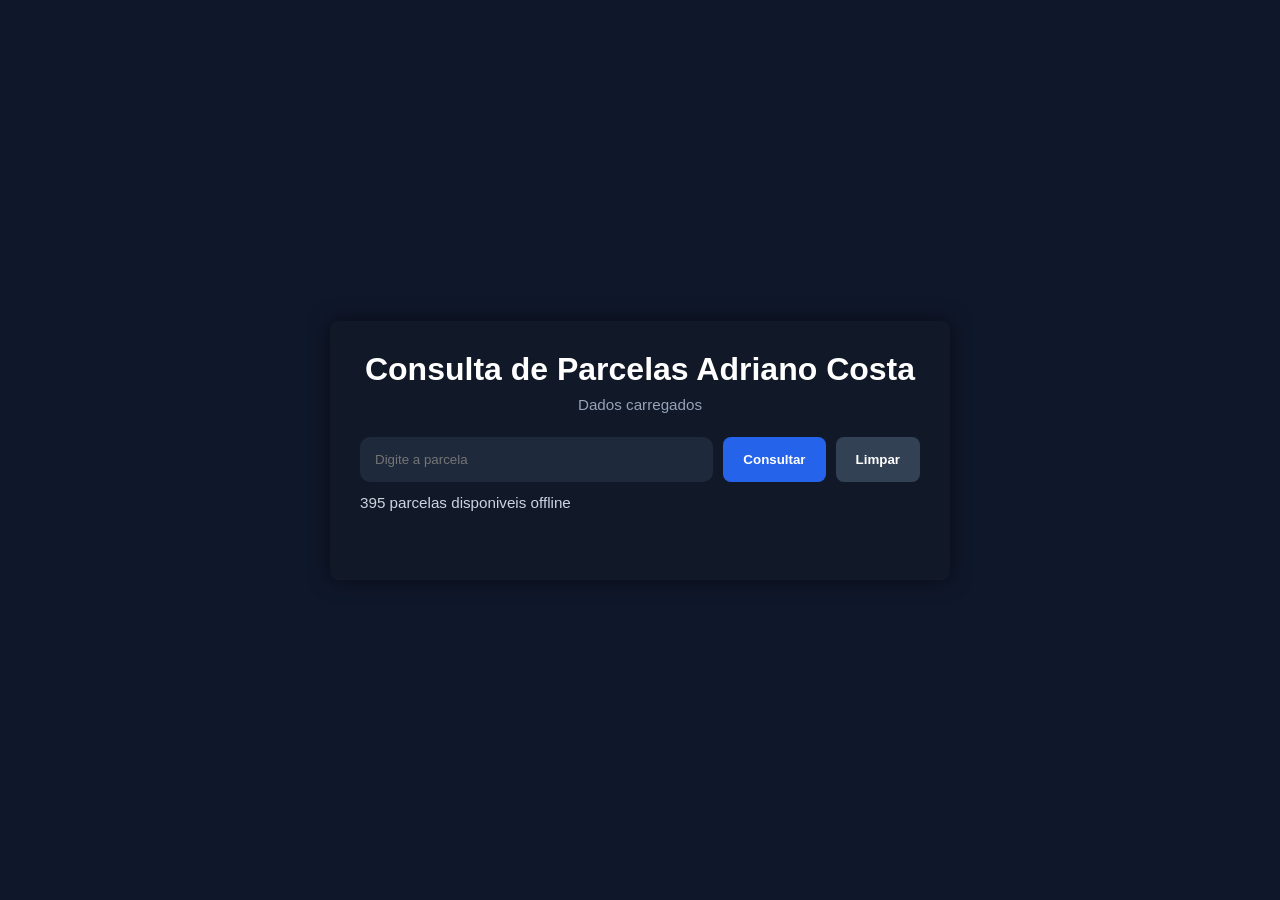
==== index.html @ cb20e4b7 "Atualiza icones do app" ====
<!DOCTYPE html>
<html lang="pt-br">
<head>
  <meta charset="UTF-8">
  <meta name="viewport" content="width=device-width, initial-scale=1.0">
  <meta name="theme-color" content="#0f172a">
  <meta name="apple-mobile-web-app-capable" content="yes">
  <meta name="apple-mobile-web-app-title" content="Parcelas">
  <meta name="apple-mobile-web-app-status-bar-style" content="black-translucent">
  <title>Consulta de Parcelas</title>

  <!-- Arquivos usados pelo app quando ele roda publicado na raiz do GitHub Pages. -->
  <link rel="stylesheet" href="style.css">
  <link rel="manifest" href="manifest.json">
  <link rel="apple-touch-icon" href="icons/icon-192.png">
</head>
<body>

  <div class="container">

    <!-- Cabecalho com o nome do app e uma mensagem de status dos dados offline. -->
    <header class="app-header">
      <h1>Consulta de Parcelas Adriano Costa</h1>
      <p id="status-dados">Dados carregados</p>
    </header>

    <!-- Campo de busca e botoes principais da consulta. -->
    <div class="search-box">
      <input type="text" id="pesquisa" placeholder="Digite a parcela">
      <button id="botao-consultar" type="button">Consultar</button>
      <button id="botao-limpar" class="botao-secundario" type="button">Limpar</button>
    </div>

    <!-- O JavaScript atualiza estes blocos com o total e os cards encontrados. -->
    <div id="contador" class="contador"></div>
    <div id="resultado"></div>

  </div>

<!-- dados.js precisa carregar antes do script.js, pois nele fica a lista PARCELAS. -->
<script src="dados.js"></script>
<script src="script.js"></script>

</body>
</html>
---- style.css ----
* {
    box-sizing: border-box;
    margin: 0;
    padding: 0;
}

body {
    min-height: 100vh;
    margin: 0;
    padding: 16px;
    display: flex;
    justify-content: center;
    align-items: center;
    background: #0f172a;
    color: white;
    font-family: Arial, sans-serif;
}

.container {
    width: 100%;
    max-width: 620px;
    background: #111827;
    padding: 30px;
    border-radius: 8px;
    box-shadow: 0 0 20px rgba(0,0,0,0.5);
}

.app-header {
    margin-bottom: 24px;
}

h1 {
    text-align: center;
    margin-bottom: 8px;
}

.app-header p {
    color: #94a3b8;
    text-align: center;
    font-size: 0.95rem;
}

#resultado {
    min-height: 24px;
}

.search-box {
    display: flex;
    gap: 10px;
    margin-bottom: 12px;
}

input {
    flex: 1;
    padding: 15px;
    border: none;
    border-radius: 10px;
    background: #1e293b;
    color: white;
}

button {
    padding: 15px 20px;
    border: none;
    border-radius: 8px;
    background: #2563eb;
    color: white;
    cursor: pointer;
    font-weight: bold;
}

.botao-secundario {
    background: #334155;
}

button:hover {
    opacity: 0.9;
}

.contador {
    color: #cbd5e1;
    font-size: 0.95rem;
    margin-bottom: 12px;
    min-height: 20px;
}

.mensagem {
    color: #cbd5e1;
    padding: 14px 0;
}

.card {
    background: #1e293b;
    padding: 20px;
    border-radius: 8px;
    margin-top: 15px;
}

.card h2 {
    margin-bottom: 10px;
}

.card p {
    margin: 5px 0;
}

@media (max-width: 520px) {
    body {
        align-items: flex-start;
        padding: 12px;
    }

    .container {
        padding: 20px;
        border-radius: 12px;
    }

    h1 {
        font-size: 1.6rem;
        margin-bottom: 20px;
    }

    .search-box {
        flex-direction: column;
    }

    input,
    button {
        width: 100%;
        font-size: 1rem;
    }
}
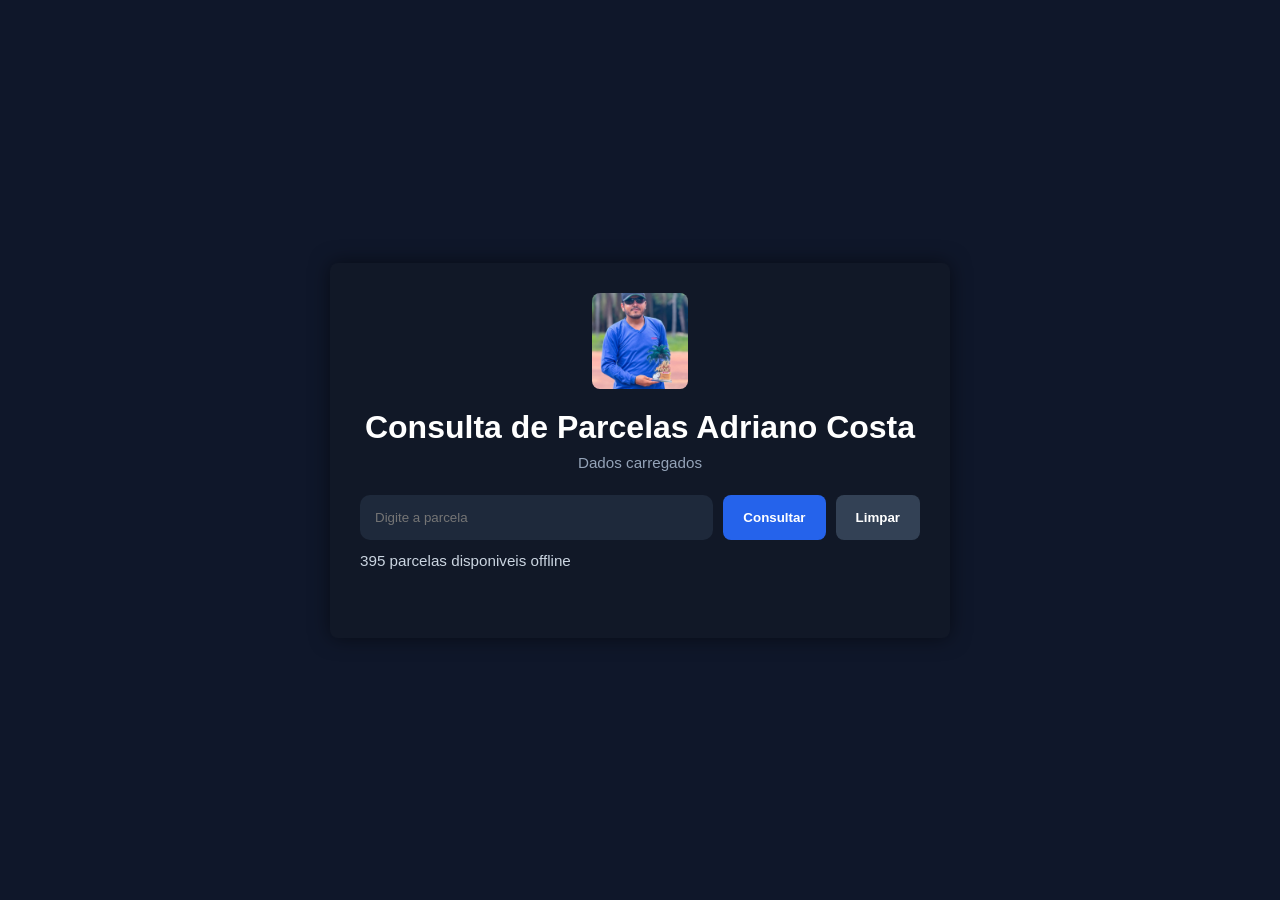
==== commit 1de565e0: "Atualiza imagem inicial do app" ====
--- a/index.html
+++ b/index.html
@@ -12,6 +12,7 @@
   <!-- Arquivos usados pelo app quando ele roda publicado na raiz do GitHub Pages. -->
   <link rel="stylesheet" href="style.css">
   <link rel="manifest" href="manifest.json">
+  <link rel="icon" href="icons/adr.jpeg">
   <link rel="apple-touch-icon" href="icons/icon-192.png">
 </head>
 <body>
@@ -20,6 +21,7 @@
 
     <!-- Cabecalho com o nome do app e uma mensagem de status dos dados offline. -->
     <header class="app-header">
+      <img class="app-logo" src="icons/adr.jpeg" alt="Logo do app">
       <h1>Consulta de Parcelas Adriano Costa</h1>
       <p id="status-dados">Dados carregados</p>
     </header>
--- a/style.css
+++ b/style.css
@@ -27,6 +27,15 @@
 
 .app-header {
     margin-bottom: 24px;
+    text-align: center;
+}
+
+.app-logo {
+    width: 96px;
+    height: 96px;
+    object-fit: cover;
+    border-radius: 8px;
+    margin-bottom: 16px;
 }
 
 h1 {
@@ -120,6 +129,11 @@
         margin-bottom: 20px;
     }
 
+    .app-logo {
+        width: 82px;
+        height: 82px;
+    }
+
     .search-box {
         flex-direction: column;
     }
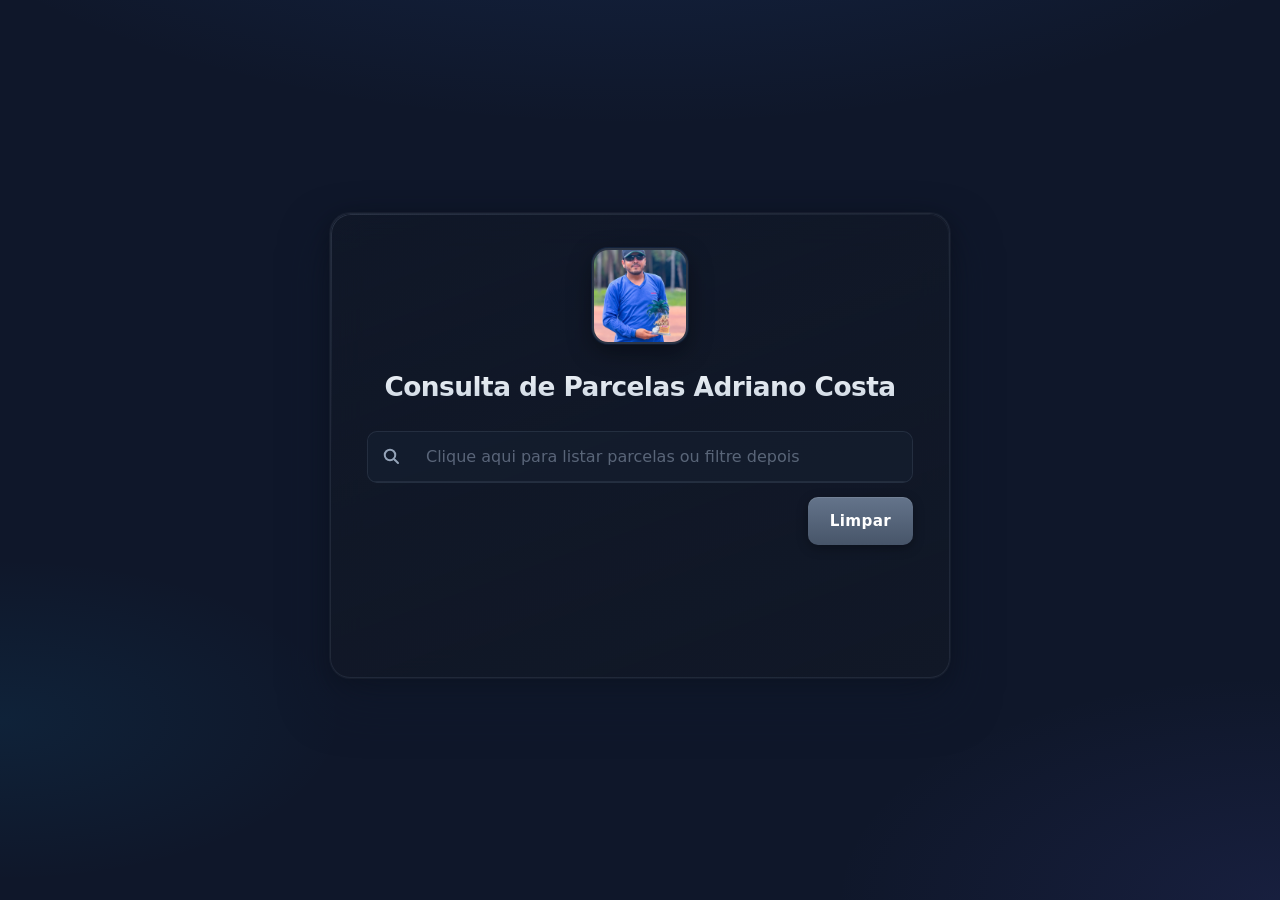
==== commit f74d084e: "Melhora responsividade, lista de parcelas e atualizacoes de UI Co-authored-by: Cursor <cursoragent@c" ====
--- a/index.html
+++ b/index.html
@@ -2,7 +2,7 @@
 <html lang="pt-br">
 <head>
   <meta charset="UTF-8">
-  <meta name="viewport" content="width=device-width, initial-scale=1.0">
+  <meta name="viewport" content="width=device-width, initial-scale=1.0, viewport-fit=cover">
   <meta name="theme-color" content="#0f172a">
   <meta name="apple-mobile-web-app-capable" content="yes">
   <meta name="apple-mobile-web-app-title" content="Parcelas">
@@ -23,13 +23,29 @@
     <header class="app-header">
       <img class="app-logo" src="icons/adr.jpeg" alt="Logo do app">
       <h1>Consulta de Parcelas Adriano Costa</h1>
-      <p id="status-dados">Dados carregados</p>
     </header>
 
-    <!-- Campo de busca e botoes principais da consulta. -->
+    <!-- Busca e listagem num so painel; marcar parcelas faz os cards aparecerem embaixo. -->
     <div class="search-box">
-      <input type="text" id="pesquisa" placeholder="Digite a parcela">
-      <button id="botao-consultar" type="button">Consultar</button>
+      <div class="painel-busca-lista" role="search" aria-label="Filtrar e selecionar parcelas">
+        <input
+          type="text"
+          id="pesquisa"
+          class="painel-busca-input"
+          autocomplete="off"
+          aria-label="Filtrar parcela, ano ou linhas"
+          placeholder="Clique aqui para listar parcelas ou filtre depois"
+        >
+        <p id="lista-aviso-busca" class="lista-aviso-busca" hidden>
+          Nenhuma parcela encontrada para esse texto.
+        </p>
+        <div
+          id="lista-checkboxes"
+          class="lista-checkboxes"
+          role="group"
+          aria-label="Selecionar parcelas"
+        ></div>
+      </div>
       <button id="botao-limpar" class="botao-secundario" type="button">Limpar</button>
     </div>
 
--- a/style.css
+++ b/style.css
@@ -1,3 +1,45 @@
+/* Consulta de Parcelas — estilo aprimorado (apenas CSS, mesmas classes) */
+:root {
+    --bg-deep: #0a0f1a;
+    --bg-mid: #0f172a;
+    --surface: rgba(17, 24, 39, 0.72);
+    --surface-solid: #111827;
+    --surface-elevated: #151e2e;
+    --border-subtle: rgba(148, 163, 184, 0.12);
+    --border-strong: rgba(148, 163, 184, 0.22);
+    --text-primary: #f8fafc;
+    --text-muted: #94a3b8;
+    --accent: #3b82f6;
+    --accent-soft: rgba(59, 130, 246, 0.15);
+    --accent-ring: rgba(59, 130, 246, 0.45);
+    --secondary: #475569;
+    --secondary-hover: #64748b;
+    --radius-lg: 20px;
+    --radius-md: 12px;
+    --radius-sm: 10px;
+    --shadow-soft: 0 4px 24px rgba(0, 0, 0, 0.35);
+    --shadow-glow: 0 0 0 1px rgba(255, 255, 255, 0.04),
+        0 24px 48px rgba(15, 23, 42, 0.55);
+    --transition: 0.22s cubic-bezier(0.4, 0, 0.2, 1);
+    --focus-ring-parcela:
+        0 0 0 1px rgba(59, 130, 246, 0.4),
+        0 0 0 4px rgba(59, 130, 246, 0.18);
+    --font: "Segoe UI", system-ui, -apple-system, BlinkMacSystemFont, sans-serif;
+
+    /** Lupa discreta ao lado do texto (painel-busca-input). */
+    --icone-lupa-busca: url("data:image/svg+xml,%3Csvg xmlns='http://www.w3.org/2000/svg' width='18' height='18' fill='none' stroke='%2394a3b8' stroke-width='2' stroke-linecap='round' stroke-linejoin='round'%3E%3Ccircle cx='8' cy='8' r='5.25'/%3E%3Cpath d='M12.75 12.75 16 16'/%3E%3C/svg%3E");
+}
+
+@media (prefers-reduced-motion: reduce) {
+    *,
+    *::before,
+    *::after {
+        animation-duration: 0.01ms !important;
+        animation-iteration-count: 1 !important;
+        transition-duration: 0.01ms !important;
+    }
+}
+
 * {
     box-sizing: border-box;
     margin: 0;
@@ -6,127 +48,474 @@
 
 body {
     min-height: 100vh;
+    min-height: 100dvh;
     margin: 0;
-    padding: 16px;
+    /** Telas largas ate janelas estreitas em PC — escala junto ao viewport (sem ficar só no mobile). */
+    padding-top: clamp(16px, 3vmin, 32px);
+    padding-inline: clamp(12px, 4vw, 28px);
+    padding-bottom: max(clamp(20px, 4vmin, 40px), env(safe-area-inset-bottom));
     display: flex;
     justify-content: center;
     align-items: center;
-    background: #0f172a;
-    color: white;
-    font-family: Arial, sans-serif;
+    background-color: var(--bg-mid);
+    background-image:
+        radial-gradient(ellipse 120% 80% at 50% -30%, rgba(59, 130, 246, 0.18), transparent 55%),
+        radial-gradient(ellipse 70% 50% at 100% 100%, rgba(99, 102, 241, 0.1), transparent 50%),
+        radial-gradient(ellipse 60% 40% at 0% 80%, rgba(14, 165, 233, 0.08), transparent 45%);
+    color: var(--text-primary);
+    font-family: var(--font);
+    font-size: 1rem;
+    line-height: 1.55;
+    -webkit-font-smoothing: antialiased;
 }
 
 .container {
     width: 100%;
     max-width: 620px;
-    background: #111827;
-    padding: 30px;
-    border-radius: 8px;
-    box-shadow: 0 0 20px rgba(0,0,0,0.5);
+    min-width: 0;
+    position: relative;
+    background: linear-gradient(
+        160deg,
+        var(--surface) 0%,
+        rgba(17, 24, 39, 0.88) 45%,
+        var(--surface-solid) 100%
+    );
+    backdrop-filter: blur(16px);
+    -webkit-backdrop-filter: blur(16px);
+    padding: clamp(22px, 4.5vw, 34px)
+        clamp(20px, 4vw, 36px)
+        clamp(26px, 5vw + 0.35rem, 40px);
+    border-radius: var(--radius-lg);
+    border: 1px solid var(--border-subtle);
+    box-shadow: var(--shadow-glow), var(--shadow-soft);
+}
+
+.container::before {
+    content: "";
+    position: absolute;
+    inset: 0;
+    border-radius: inherit;
+    padding: 1px;
+    background: linear-gradient(
+        165deg,
+        rgba(148, 163, 184, 0.2) 0%,
+        transparent 40%,
+        transparent 100%
+    );
+    -webkit-mask: linear-gradient(#fff 0 0) content-box, linear-gradient(#fff 0 0);
+    mask: linear-gradient(#fff 0 0) content-box, linear-gradient(#fff 0 0);
+    -webkit-mask-composite: xor;
+    mask-composite: exclude;
+    pointer-events: none;
 }
 
 .app-header {
-    margin-bottom: 24px;
+    margin-bottom: 28px;
     text-align: center;
+    position: relative;
 }
 
 .app-logo {
     width: 96px;
     height: 96px;
     object-fit: cover;
-    border-radius: 8px;
-    margin-bottom: 16px;
+    border-radius: calc(var(--radius-md) + 4px);
+    margin-bottom: 18px;
+    border: 2px solid var(--border-strong);
+    box-shadow:
+        0 8px 24px rgba(0, 0, 0, 0.4),
+        0 0 0 1px rgba(59, 130, 246, 0.12);
 }
 
 h1 {
     text-align: center;
-    margin-bottom: 8px;
+    margin-bottom: 10px;
+    font-size: clamp(1.35rem, 4vw, 1.65rem);
+    font-weight: 700;
+    letter-spacing: -0.02em;
+    line-height: 1.25;
+    background: linear-gradient(180deg, #f1f5f9 0%, #cbd5e1 100%);
+    -webkit-background-clip: text;
+    background-clip: text;
+    color: transparent;
 }
 
 .app-header p {
-    color: #94a3b8;
+    color: var(--text-muted);
+    text-align: center;
+    font-size: 0.9rem;
+    font-weight: 500;
+    letter-spacing: 0.02em;
+}
+
+#resultado {
+    min-height: 24px;
+    /** Respiro no fim nos cards — celular, tablet e janela estreita no PC. */
+    padding-bottom: clamp(1rem, min(12dvh, 5vw) + 0.75rem, 5rem);
+}
+
+.search-box {
+    display: flex;
+    flex-wrap: wrap;
+    flex-direction: column;
+    gap: 14px;
+    margin-bottom: 16px;
+    align-items: stretch;
+}
+
+.search-box > .botao-secundario {
+    align-self: flex-end;
+}
+
+.painel-busca-lista {
+    width: 100%;
+    border: 1px solid var(--border-subtle);
+    border-radius: var(--radius-sm);
+    background: rgba(30, 41, 59, 0.45);
+    overflow: hidden;
+    display: flex;
+    flex-direction: column;
+    position: relative;
+    transition:
+        border-color var(--transition),
+        box-shadow var(--transition);
+}
+
+@media (prefers-reduced-motion: reduce) {
+    .painel-busca-lista {
+        transition: none;
+    }
+}
+
+.painel-busca-lista.painel-busca-expandido {
+    border-color: rgba(59, 130, 246, 0.28);
+    box-shadow:
+        0 0 0 1px rgba(59, 130, 246, 0.08),
+        0 14px 40px rgba(0, 0, 0, 0.45);
+}
+
+.painel-busca-input {
+    width: 100%;
+    min-height: 48px;
+    padding: 15px max(16px, env(safe-area-inset-right, 16px)) 15px
+        calc(44px + max(14px, env(safe-area-inset-left)));
+    border: none;
+    border-bottom: 1px solid var(--border-subtle);
+    border-radius: 0;
+    background-color: rgba(15, 23, 42, 0.35);
+    background-image: var(--icone-lupa-busca);
+    background-repeat: no-repeat;
+    background-position: left max(14px, env(safe-area-inset-left, 14px)) center;
+    background-size: 18px 18px;
+    color: var(--text-primary);
+    font-size: 1rem;
+    font-family: inherit;
+    outline: none;
+    transition:
+        background-color var(--transition),
+        box-shadow var(--transition),
+        filter var(--transition);
+}
+
+.painel-busca-input::placeholder {
+    color: rgba(148, 163, 184, 0.55);
+}
+
+.painel-busca-input:hover {
+    background: rgba(15, 23, 42, 0.5);
+}
+
+.painel-busca-input:focus {
+    outline: none;
+}
+
+/** Anel consistente apenas com teclado / leitores; clique no mouse permanece mais limpo. */
+.painel-busca-input:focus-visible {
+    box-shadow:
+        inset 0 0 0 1px rgba(59, 130, 246, 0.35),
+        0 0 0 3px var(--accent-soft);
+}
+
+.painel-busca-input:focus:not(:focus-visible) {
+    box-shadow: none;
+}
+
+.lista-label {
+    flex: 1;
+    min-width: 0;
+    width: 100%;
+    display: flex;
+    flex-direction: column;
+    gap: 8px;
+}
+
+.lista-label-texto {
+    font-size: 0.75rem;
+    font-weight: 600;
+    text-transform: uppercase;
+    letter-spacing: 0.08em;
+    color: var(--text-muted);
+    padding-left: 2px;
+}
+
+.lista-aviso-busca {
+    font-size: 0.875rem;
+    font-weight: 500;
+    color: var(--text-muted);
+    text-align: center;
+    padding: 18px 14px;
+    margin: 0;
+    border: none;
+    border-bottom: 1px solid transparent;
+    line-height: 1.45;
+}
+
+.lista-aviso-busca[hidden] {
+    display: none;
+}
+
+.lista-checkboxes {
+    /** dvh/svh evitam “saltos” com barra de endereco no celular e servem bem janelas baixas no PC. */
+    max-height: min(
+        min(320px, 52dvh, 74svh),
+        var(--lista-busca-max-px, min(321px, 100dvh))
+    );
+    overflow-y: auto;
+    overflow-x: hidden;
+    padding: 6px 8px 10px;
+    padding-bottom: max(10px, env(safe-area-inset-bottom, 0px));
+    margin: 0;
+    border: none;
+    border-radius: 0;
+    background: transparent;
+    scrollbar-color: rgba(148, 163, 184, 0.45) transparent;
+    -webkit-overflow-scrolling: touch;
+    overscroll-behavior: contain;
+    touch-action: pan-y;
+}
+
+.painel-busca-expandido .lista-checkboxes {
+    max-height: min(
+        min(560px, 68dvh, 82svh),
+        var(--lista-busca-max-px, min(561px, 100dvh))
+    );
+}
+
+.parcela-checkbox {
+    display: flex;
+    align-items: flex-start;
+    gap: 12px;
+    padding: 10px 12px;
+    margin-bottom: 4px;
+    border-radius: 8px;
+    cursor: pointer;
+    border: 1px solid transparent;
+    user-select: none;
+    -webkit-user-select: none;
+    outline: none;
+    transition:
+        background-color var(--transition),
+        border-color var(--transition);
+}
+
+.parcela-checkbox:last-child {
+    margin-bottom: 0;
+}
+
+.parcela-checkbox:hover {
+    background: rgba(59, 130, 246, 0.08);
+    border-color: rgba(59, 130, 246, 0.12);
+}
+
+/** Um unico tipo de foco: linha com Tab OU checkbox focado pelo teclado. */
+.parcela-checkbox:focus-visible,
+.parcela-checkbox:has(input:focus-visible) {
+    border-color: rgba(59, 130, 246, 0.45);
+    box-shadow: var(--focus-ring-parcela);
+}
+
+.parcela-checkbox input[type='checkbox'] {
+    width: 1.125rem;
+    height: 1.125rem;
+    margin-top: 2px;
+    flex-shrink: 0;
+    accent-color: var(--accent);
+    cursor: pointer;
+}
+
+.parcela-checkbox-texto {
+    flex: 1;
+    font-size: 0.9375rem;
+    color: var(--text-primary);
+    line-height: 1.35;
+}
+
+button {
+    padding: 15px 22px;
+    border: none;
+    border-radius: var(--radius-sm);
+    background: linear-gradient(180deg, #3d8bfd 0%, var(--accent) 100%);
+    color: white;
+    cursor: pointer;
+    font-weight: 600;
+    font-size: 0.95rem;
+    font-family: inherit;
+    letter-spacing: 0.02em;
+    box-shadow:
+        inset 0 1px 0 rgba(255, 255, 255, 0.12),
+        0 4px 16px rgba(37, 99, 235, 0.35);
+    transition:
+        transform var(--transition),
+        box-shadow var(--transition),
+        filter var(--transition);
+}
+
+.botao-secundario {
+    background: linear-gradient(180deg, #64748b 0%, var(--secondary) 100%);
+    box-shadow:
+        inset 0 1px 0 rgba(255, 255, 255, 0.1),
+        0 3px 12px rgba(0, 0, 0, 0.3);
+}
+
+button:hover {
+    filter: brightness(1.06);
+    transform: translateY(-1px);
+}
+
+.botao-secundario:hover {
+    background: linear-gradient(180deg, #94a3b8 0%, var(--secondary-hover) 100%);
+}
+
+button:active {
+    transform: translateY(0);
+    filter: brightness(0.96);
+}
+
+button:focus-visible {
+    outline: 2px solid var(--accent-ring);
+    outline-offset: 3px;
+}
+
+.botao-secundario:focus-visible {
+    outline-color: rgba(148, 163, 184, 0.7);
+}
+
+.contador {
+    color: var(--text-muted);
+    font-size: 0.875rem;
+    font-weight: 500;
+    margin-bottom: 14px;
+    min-height: 22px;
+    padding: 10px 14px;
+    border-radius: var(--radius-sm);
+    background: rgba(30, 41, 59, 0.45);
+    border: 1px solid var(--border-subtle);
+}
+
+.contador:empty {
+    display: none;
+    margin: 0;
+    padding: 0;
+    border: none;
+    min-height: 0;
+}
+
+.mensagem {
+    color: var(--text-muted);
+    padding: 20px 4px;
     text-align: center;
     font-size: 0.95rem;
 }
 
-#resultado {
-    min-height: 24px;
-}
-
-.search-box {
-    display: flex;
-    gap: 10px;
+.card {
+    position: relative;
+    background: linear-gradient(155deg, var(--surface-elevated) 0%, rgba(30, 41, 59, 0.55) 100%);
+    padding: 20px 22px;
+    border-radius: var(--radius-md);
+    margin-top: 14px;
+    border: 1px solid var(--border-subtle);
+    overflow: hidden;
+    transition:
+        border-color var(--transition),
+        box-shadow var(--transition),
+        transform var(--transition);
+}
+
+.card:first-of-type {
+    margin-top: 0;
+}
+
+.card::before {
+    content: "";
+    position: absolute;
+    left: 0;
+    top: 0;
+    bottom: 0;
+    width: 3px;
+    background: linear-gradient(180deg, var(--accent) 0%, #6366f1 100%);
+    border-radius: 3px 0 0 3px;
+    opacity: 0.95;
+}
+
+.card:hover {
+    border-color: rgba(59, 130, 246, 0.22);
+    box-shadow: 0 12px 32px rgba(0, 0, 0, 0.28);
+    transform: translateY(-2px);
+}
+
+.card h2 {
     margin-bottom: 12px;
-}
-
-input {
-    flex: 1;
-    padding: 15px;
-    border: none;
-    border-radius: 10px;
-    background: #1e293b;
-    color: white;
-}
-
-button {
-    padding: 15px 20px;
-    border: none;
-    border-radius: 8px;
-    background: #2563eb;
-    color: white;
-    cursor: pointer;
-    font-weight: bold;
-}
-
-.botao-secundario {
-    background: #334155;
-}
-
-button:hover {
-    opacity: 0.9;
-}
-
-.contador {
+    font-size: 1.2rem;
+    font-weight: 700;
+    letter-spacing: -0.015em;
+    color: var(--text-primary);
+    padding-left: 10px;
+    border-bottom: none;
+}
+
+.card p {
+    margin: 8px 0;
+    padding-left: 10px;
+    font-size: 0.9375rem;
     color: #cbd5e1;
-    font-size: 0.95rem;
-    margin-bottom: 12px;
-    min-height: 20px;
-}
-
-.mensagem {
-    color: #cbd5e1;
-    padding: 14px 0;
-}
-
-.card {
-    background: #1e293b;
-    padding: 20px;
-    border-radius: 8px;
-    margin-top: 15px;
-}
-
-.card h2 {
-    margin-bottom: 10px;
-}
-
-.card p {
-    margin: 5px 0;
+}
+
+.card p strong {
+    color: var(--text-muted);
+    font-weight: 600;
+    font-size: 0.8rem;
+    text-transform: uppercase;
+    letter-spacing: 0.06em;
+    display: inline-block;
+    min-width: 4.75rem;
+    margin-right: 4px;
+    vertical-align: baseline;
+}
+
+/** Tablets, celulares ou janela estreita / baixa no PC — lista e cabecalho nao ficam “cortados” ao meio da tela. */
+@media (max-width: 920px), (max-height: 720px) {
+    body {
+        align-items: flex-start;
+        padding-top: max(12px, env(safe-area-inset-top, 12px));
+    }
 }
 
 @media (max-width: 520px) {
     body {
-        align-items: flex-start;
-        padding: 12px;
+        padding-inline: clamp(12px, 5vw, 20px);
+        padding-bottom: max(40px, calc(env(safe-area-inset-bottom, 12px) + 26px));
     }
 
     .container {
-        padding: 20px;
-        border-radius: 12px;
+        padding: clamp(18px, 5vw, 24px)
+            clamp(16px, 4.8vw, 22px)
+            clamp(22px, 6vw, 28px);
+        border-radius: 18px;
     }
 
     h1 {
-        font-size: 1.6rem;
-        margin-bottom: 20px;
+        font-size: 1.42rem;
+        margin-bottom: 12px;
     }
 
     .app-logo {
@@ -138,9 +527,70 @@
         flex-direction: column;
     }
 
-    input,
+    .lista-label {
+        width: 100%;
+        min-width: 0;
+    }
+
+    .search-box > .botao-secundario {
+        align-self: stretch;
+    }
+
+    .lista-checkboxes {
+        max-height: min(
+            min(360px, 58dvh, 78svh),
+            var(--lista-busca-max-px, min(361px, 100dvh))
+        );
+        padding-bottom: max(12px, calc(env(safe-area-inset-bottom, 0px) + 6px));
+    }
+
+    .painel-busca-expandido .lista-checkboxes {
+        max-height: min(
+            min(600px, 74dvh, 82svh),
+            var(--lista-busca-max-px, min(601px, 100dvh))
+        );
+    }
+
+    .painel-busca-input {
+        font-size: 16px;
+    }
+
     button {
-        width: 100%;
-        font-size: 1rem;
-    }
-}
+        font-size: 16px;
+    }
+
+    .parcela-checkbox {
+        align-items: center;
+        padding: 14px 16px;
+        min-height: 46px;
+    }
+
+    .parcela-checkbox:active {
+        background: rgba(59, 130, 246, 0.14);
+    }
+
+    .parcela-checkbox input[type='checkbox'] {
+        width: 1.35rem;
+        height: 1.35rem;
+        margin-top: 0;
+    }
+
+    .parcela-checkbox-texto {
+        font-size: 16px;
+    }
+
+    .lista-aviso-busca:not([hidden]) {
+        padding-left: max(14px, env(safe-area-inset-left));
+        padding-right: max(14px, env(safe-area-inset-right));
+    }
+
+    .card:hover {
+        transform: none;
+    }
+}
+
+@media (pointer: coarse) {
+    .parcela-checkbox {
+        cursor: pointer;
+    }
+}
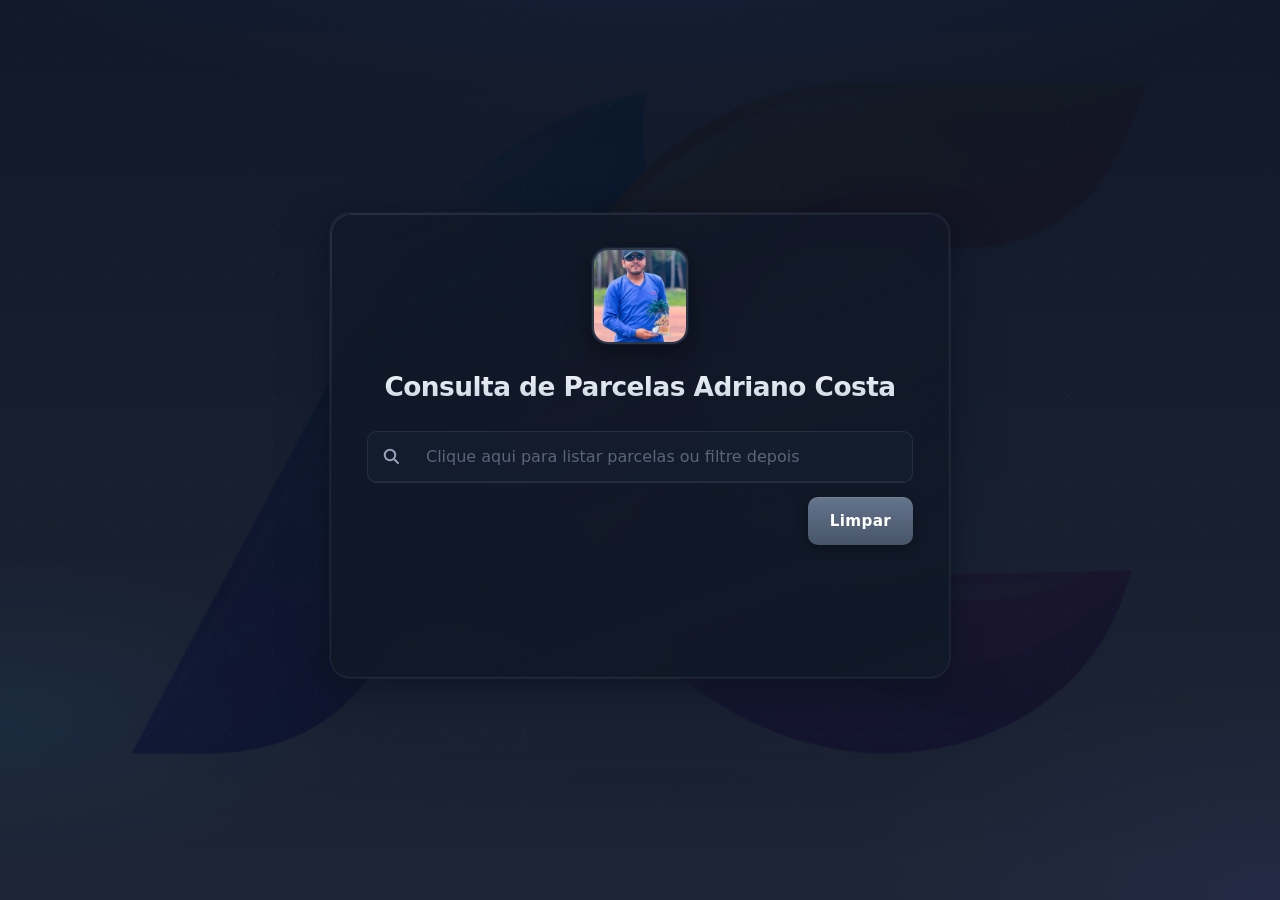
==== commit 88ce74bd: "add dados" ====
--- a/index.html
+++ b/index.html
@@ -21,9 +21,11 @@
 
     <!-- Cabecalho com o nome do app e uma mensagem de status dos dados offline. -->
     <header class="app-header">
+
       <img class="app-logo" src="icons/adr.jpeg" alt="Logo do app">
       <h1>Consulta de Parcelas Adriano Costa</h1>
     </header>
+
 
     <!-- Busca e listagem num so painel; marcar parcelas faz os cards aparecerem embaixo. -->
     <div class="search-box">
@@ -50,8 +52,11 @@
     </div>
 
     <!-- O JavaScript atualiza estes blocos com o total e os cards encontrados. -->
-    <div id="contador" class="contador"></div>
+    <div class="contador-wrap">
+      <div id="contador" class="contador" role="status" aria-live="polite"></div>
+    </div>
     <div id="resultado"></div>
+
 
   </div>
 
--- a/style.css
+++ b/style.css
@@ -49,6 +49,7 @@
 body {
     min-height: 100vh;
     min-height: 100dvh;
+
     margin: 0;
     /** Telas largas ate janelas estreitas em PC — escala junto ao viewport (sem ficar só no mobile). */
     padding-top: clamp(16px, 3vmin, 32px);
@@ -71,6 +72,7 @@
 
 .container {
     width: 100%;
+
     max-width: 620px;
     min-width: 0;
     position: relative;
@@ -400,17 +402,32 @@
     outline-color: rgba(148, 163, 184, 0.7);
 }
 
+.contador-wrap {
+    margin-bottom: 14px;
+}
+
 .contador {
     color: var(--text-muted);
     font-size: 0.875rem;
-    font-weight: 500;
-    margin-bottom: 14px;
+    font-weight: 600;
     min-height: 22px;
     padding: 10px 14px;
-    border-radius: var(--radius-sm);
-    background: rgba(30, 41, 59, 0.45);
-    border: 1px solid var(--border-subtle);
-}
+    border-radius: 999px;
+    background:
+        radial-gradient(120% 180% at 0% 0%, rgba(59, 130, 246, 0.22), transparent 50%),
+        rgba(30, 41, 59, 0.45);
+    border: 1px solid rgba(148, 163, 184, 0.18);
+    box-shadow: 0 0 0 1px rgba(59, 130, 246, 0.06);
+    backdrop-filter: blur(8px);
+    -webkit-backdrop-filter: blur(8px);
+}
+
+.contador:not(:empty)::before {
+    content: "\2728";
+    margin-right: 8px;
+    opacity: 0.9;
+}
+
 
 .contador:empty {
     display: none;
@@ -429,9 +446,12 @@
 
 .card {
     position: relative;
-    background: linear-gradient(155deg, var(--surface-elevated) 0%, rgba(30, 41, 59, 0.55) 100%);
+    background:
+        radial-gradient(1200px 140px at 20% 0%, rgba(59, 130, 246, 0.18), transparent 45%),
+        linear-gradient(155deg, var(--surface-elevated) 0%, rgba(30, 41, 59, 0.55) 100%);
     padding: 20px 22px;
     border-radius: var(--radius-md);
+
     margin-top: 14px;
     border: 1px solid var(--border-subtle);
     overflow: hidden;
@@ -506,6 +526,18 @@
         padding-bottom: max(40px, calc(env(safe-area-inset-bottom, 12px) + 26px));
     }
 
+    /* Ajuste do fundo para caber melhor no celular */
+    body::before {
+        background-size: cover;
+        background-position: 45% center;
+        opacity: 0.26;
+    }
+
+    body::after {
+        opacity: 0.18;
+    }
+
+
     .container {
         padding: clamp(18px, 5vw, 24px)
             clamp(16px, 4.8vw, 22px)
@@ -594,3 +626,46 @@
         cursor: pointer;
     }
 }
+
+/* ===== Interface criativa (de apoio visual) ===== */
+
+/* Plano de fundo com “partículas” (somente CSS) */
+body::before {
+    content: "";
+    position: fixed;
+    inset: 0;
+    pointer-events: none;
+    z-index: -1;
+
+    /* Imagem de fundo (somente CSS). Mantém a estética sem “engolir” o conteúdo */
+    background-image:
+        linear-gradient(180deg, rgba(10, 15, 26, 0.92), rgba(10, 15, 26, 0.75)),
+        url("icons/ac.jpeg");
+    background-size: cover, cover;
+    background-position: center, center;
+    background-repeat: no-repeat, no-repeat;
+    opacity: 0.28;
+
+    filter: saturate(1.05) contrast(1.02);
+}
+
+body::after {
+    content: "";
+    position: fixed;
+    inset: 0;
+    pointer-events: none;
+    z-index: -1;
+
+    /* Partículas leves por cima da imagem */
+    background-image:
+        radial-gradient(rgba(59, 130, 246, 0.25) 1px, transparent 1px),
+        radial-gradient(rgba(148, 163, 184, 0.18) 1px, transparent 1px);
+    background-size: 42px 42px, 68px 68px;
+    background-position: 0 0, 14px 22px;
+    opacity: 0.22;
+    filter: blur(0.2px);
+}
+
+
+
+
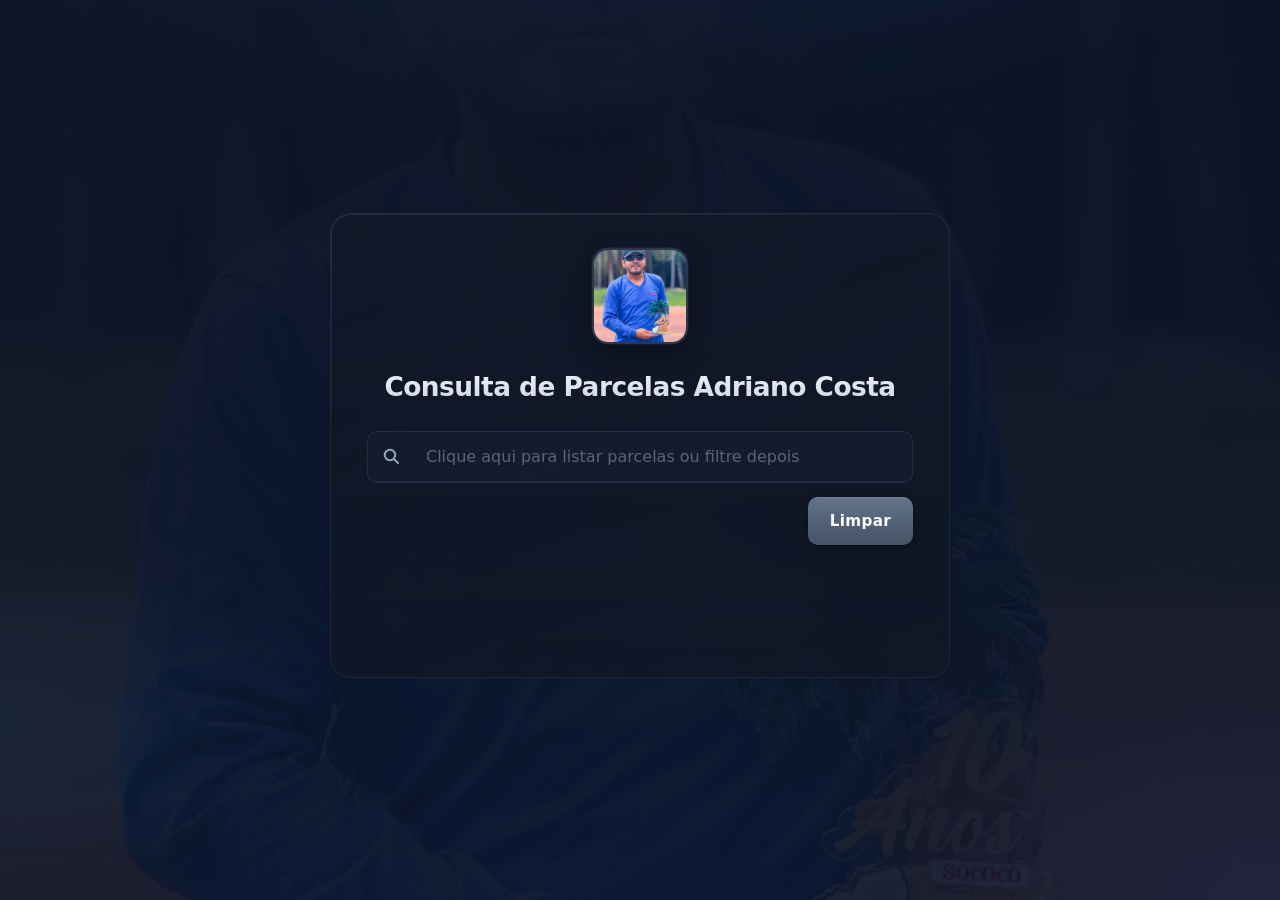
==== commit 8e30c074: "troca de logo" ====
--- a/index.html
+++ b/index.html
@@ -13,7 +13,7 @@
   <link rel="stylesheet" href="style.css">
   <link rel="manifest" href="manifest.json">
   <link rel="icon" href="icons/adr.jpeg">
-  <link rel="apple-touch-icon" href="icons/icon-192.png">
+  <link rel="apple-touch-icon" href="icons/logo_ofc.jpeg">
 </head>
 <body>
 
--- a/style.css
+++ b/style.css
@@ -640,7 +640,7 @@
     /* Imagem de fundo (somente CSS). Mantém a estética sem “engolir” o conteúdo */
     background-image:
         linear-gradient(180deg, rgba(10, 15, 26, 0.92), rgba(10, 15, 26, 0.75)),
-        url("icons/ac.jpeg");
+        url("icons/adr.jpeg");
     background-size: cover, cover;
     background-position: center, center;
     background-repeat: no-repeat, no-repeat;
@@ -664,8 +664,28 @@
     background-position: 0 0, 14px 22px;
     opacity: 0.22;
     filter: blur(0.2px);
-}
-
-
-
-
+
+    /* Evita artefatos/“imagem solta” em alguns navegadores */
+    transform: translateZ(0);
+}
+
+/* Máscara suave para o fundo não parecer “escapando” do layout */
+.container {
+    -webkit-mask-image: linear-gradient(
+        180deg,
+        rgba(0, 0, 0, 1) 0%,
+        rgba(0, 0, 0, 1) 60%,
+        rgba(0, 0, 0, 0.92) 100%
+    );
+    mask-image: linear-gradient(
+        180deg,
+        rgba(0, 0, 0, 1) 0%,
+        rgba(0, 0, 0, 1) 60%,
+        rgba(0, 0, 0, 0.92) 100%
+    );
+}
+
+
+
+
+
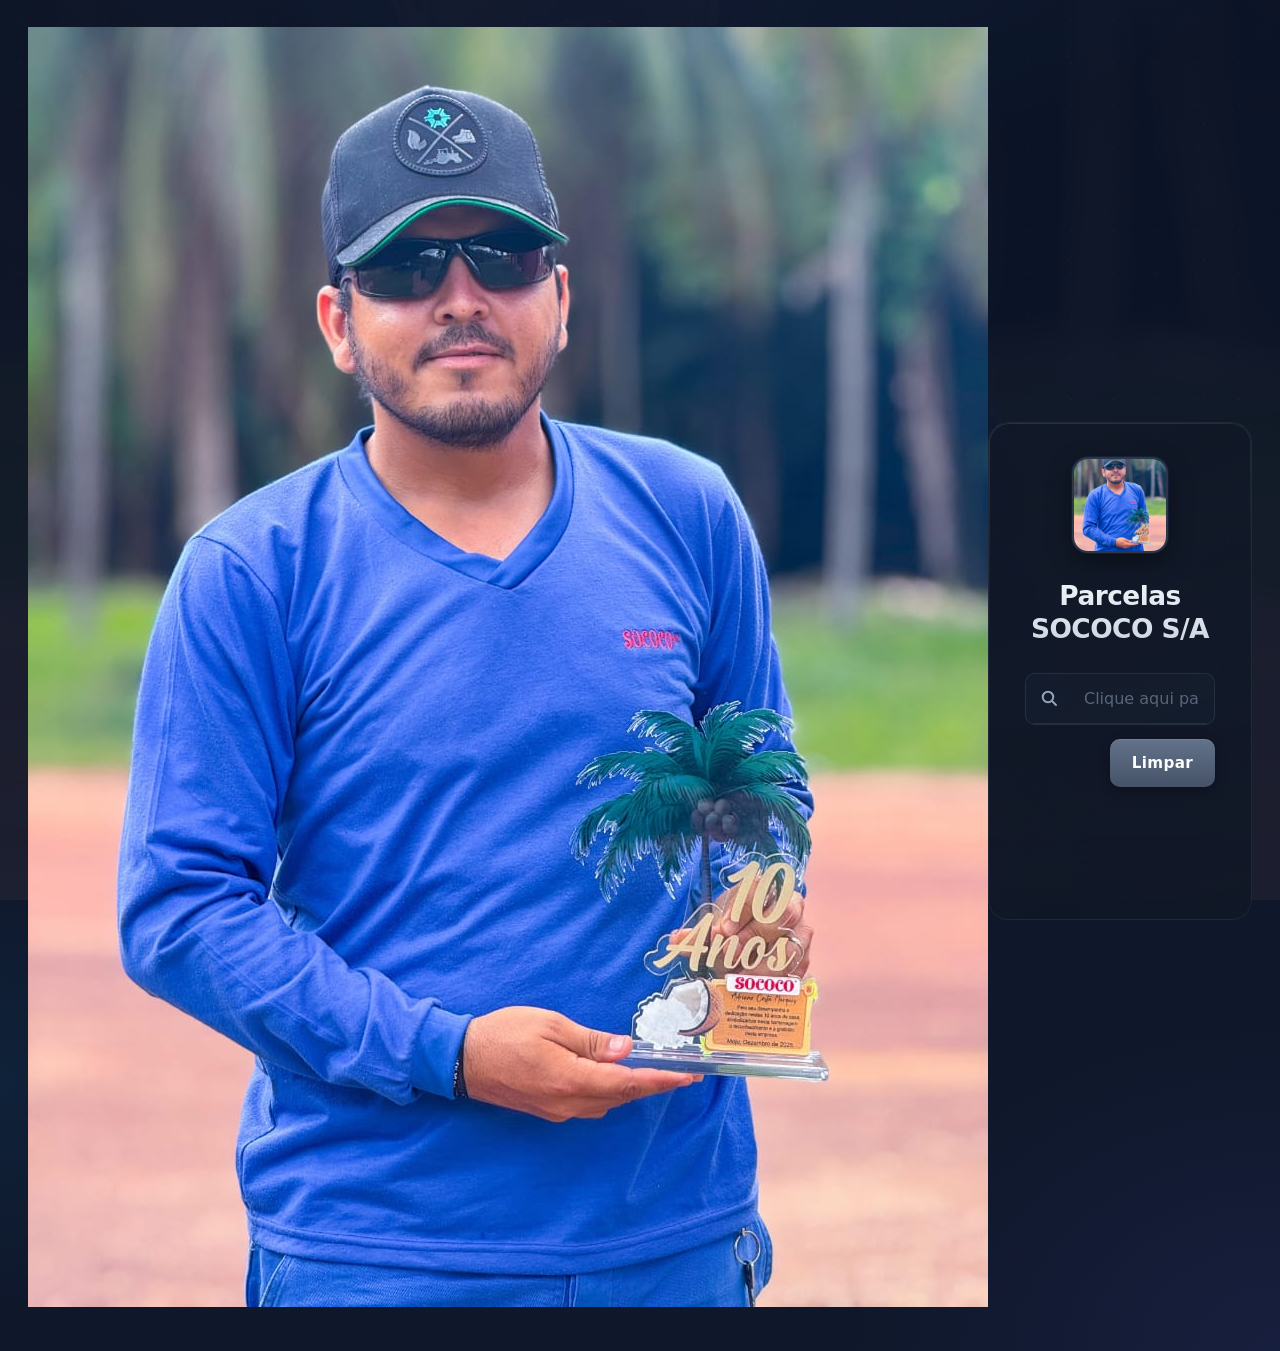
==== commit 168afe94: "add imagem de abertura" ====
--- a/index.html
+++ b/index.html
@@ -17,13 +17,18 @@
 </head>
 <body>
 
+  <!-- TELA DE ABERTURA -->
+  <div id="splash">
+    <img src="icons/adr.jpeg" alt="Logo do app">
+  </div>
+
   <div class="container">
 
     <!-- Cabecalho com o nome do app e uma mensagem de status dos dados offline. -->
     <header class="app-header">
 
       <img class="app-logo" src="icons/adr.jpeg" alt="Logo do app">
-      <h1>Consulta de Parcelas Adriano Costa</h1>
+      <h1>Parcelas SOCOCO S/A</h1>
     </header>
 
 
--- a/style.css
+++ b/style.css
@@ -683,9 +683,38 @@
         rgba(0, 0, 0, 1) 60%,
         rgba(0, 0, 0, 0.92) 100%
     );
-}
-
-
-
-
-
+
+    /*tela de abertura (splash) */
+    #splash {
+  position: fixed;
+  inset: 0;
+  background: #0f172a;
+  display: flex;
+  align-items: center;
+  justify-content: center;
+  z-index: 9999;
+}
+
+#splash img {
+  width: 180px;
+  height: 180px;
+  object-fit: contain;
+  animation: zoomLogo 1.5s ease;
+}
+
+@keyframes zoomLogo {
+  from {
+    transform: scale(0.7);
+    opacity: 0;
+  }
+  to {
+    transform: scale(1);
+    opacity: 1;
+  }
+}
+}
+
+
+
+
+
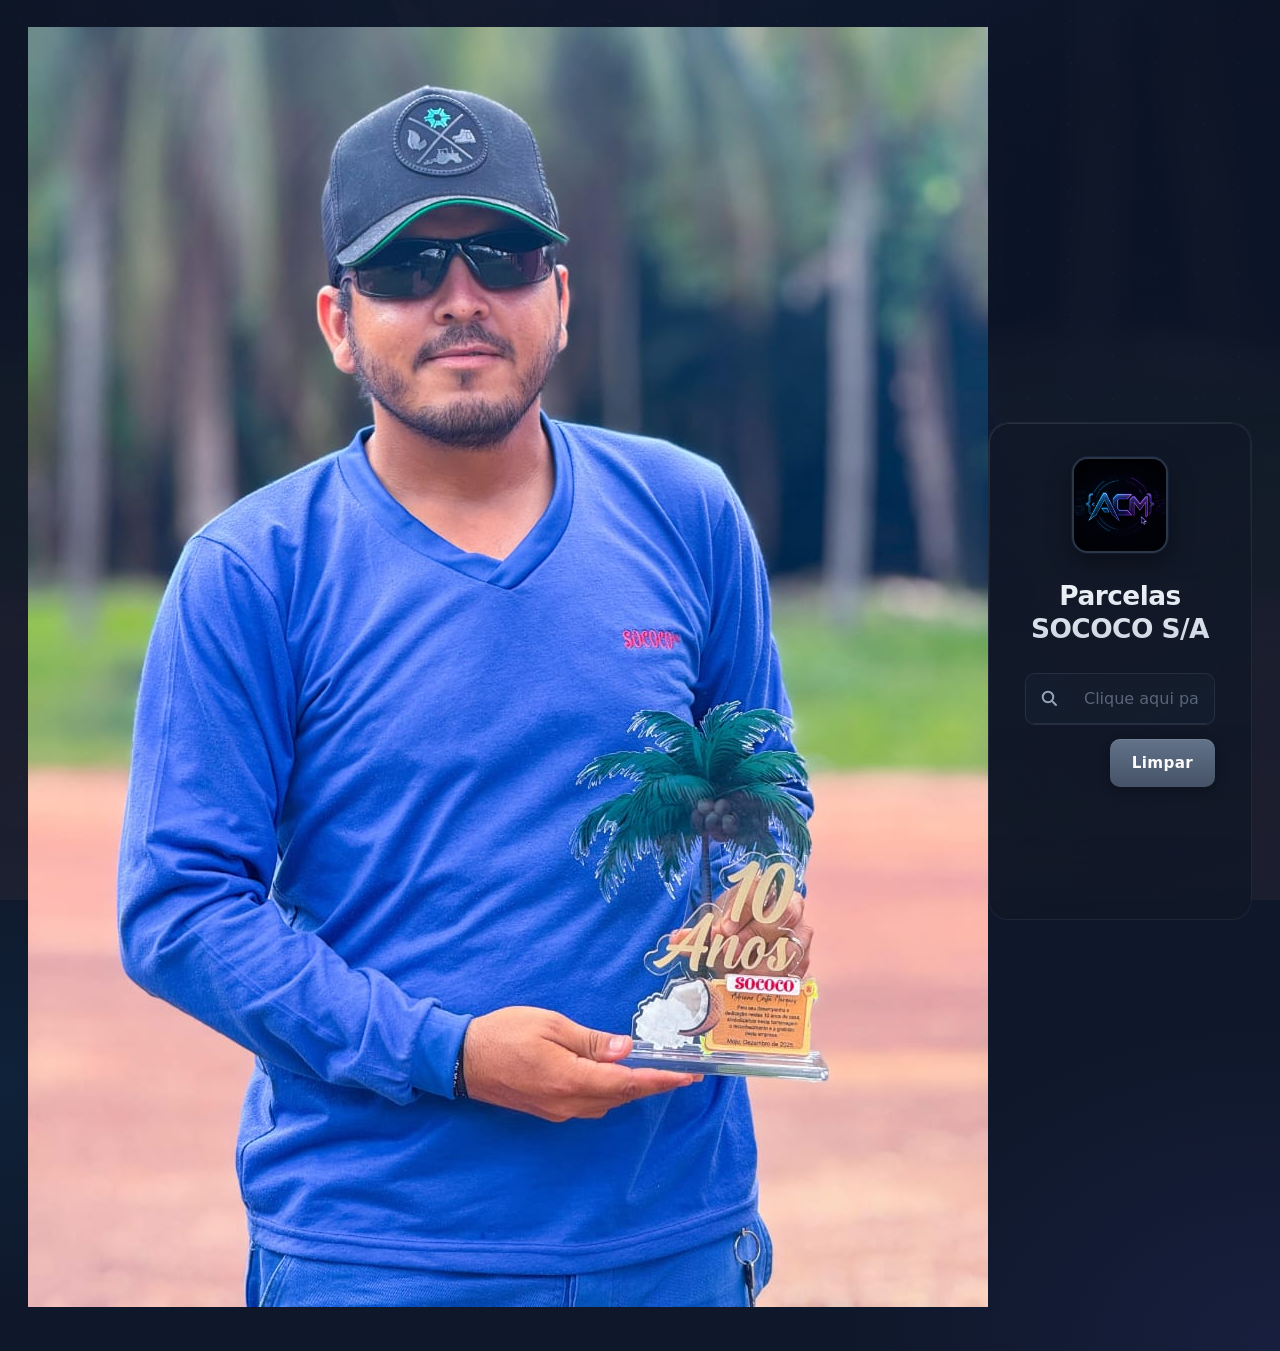
==== commit 28fb57ec: "mudança no cabeçalho" ====
--- a/index.html
+++ b/index.html
@@ -27,7 +27,7 @@
     <!-- Cabecalho com o nome do app e uma mensagem de status dos dados offline. -->
     <header class="app-header">
 
-      <img class="app-logo" src="icons/adr.jpeg" alt="Logo do app">
+      <img class="app-logo" src="icons/logo_ofc.jpeg" alt="Logo do app">
       <h1>Parcelas SOCOCO S/A</h1>
     </header>
 
--- a/style.css
+++ b/style.css
@@ -685,31 +685,42 @@
     );
 
     /*tela de abertura (splash) */
-    #splash {
+#splash {
   position: fixed;
   inset: 0;
   background: #0f172a;
+
   display: flex;
   align-items: center;
   justify-content: center;
+
   z-index: 9999;
 }
 
 #splash img {
-  width: 180px;
-  height: 180px;
+  /* Ajusta a imagem ao splash em qualquer tela (celular/PC) */
+  max-width: min(80vw, 320px);
+  max-height: 40vh;
+
+  width: auto;
+  height: auto;
   object-fit: contain;
-  animation: zoomLogo 1.5s ease;
-}
-
-@keyframes zoomLogo {
+
+  filter: drop-shadow(0 0 25px rgba(255,255,255,0.15));
+
+  animation: splashAnimation 1.5s ease;
+}
+
+
+@keyframes splashAnimation {
   from {
-    transform: scale(0.7);
     opacity: 0;
+    transform: scale(0.85);
   }
+
   to {
+    opacity: 1;
     transform: scale(1);
-    opacity: 1;
   }
 }
 }
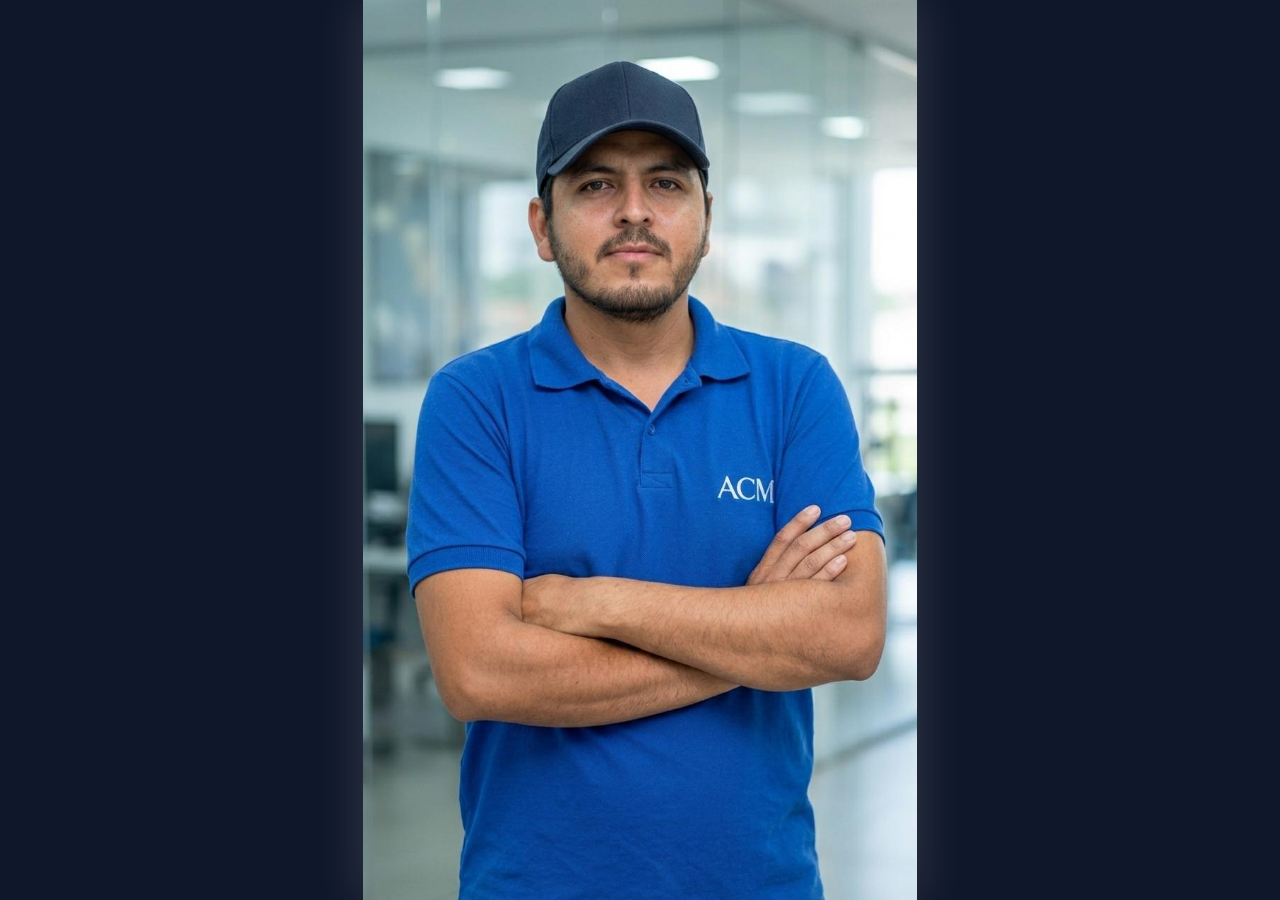
==== commit c848bdb4: "Corrige funcionamento offline do app" ====
--- a/index.html
+++ b/index.html
@@ -19,7 +19,7 @@
 
   <!-- TELA DE ABERTURA -->
   <div id="splash">
-    <img src="icons/adr.jpeg" alt="Logo do app">
+    <img src="icons/ACM10.jpeg" alt="Logo do app">
   </div>
 
   <div class="container">
--- a/style.css
+++ b/style.css
@@ -684,7 +684,9 @@
         rgba(0, 0, 0, 0.92) 100%
     );
 
-    /*tela de abertura (splash) */
+}
+
+/*tela de abertura (splash) */
 #splash {
   position: fixed;
   inset: 0;
@@ -698,34 +700,24 @@
 }
 
 #splash img {
-  /* Ajusta a imagem ao splash em qualquer tela (celular/PC) */
-  max-width: min(80vw, 320px);
-  max-height: 40vh;
-
-  width: auto;
-  height: auto;
+  /* Ajusta a imagem do splash para caber TOTAL na tela */
+  max-width: 100vw;
+  max-height: 100vh;
+
+  width: 100%;
+  height: 100%;
   object-fit: contain;
-
-  filter: drop-shadow(0 0 25px rgba(255,255,255,0.15));
-
-  animation: splashAnimation 1.5s ease;
-}
-
-
-@keyframes splashAnimation {
-  from {
-    opacity: 0;
-    transform: scale(0.85);
-  }
-
-  to {
-    opacity: 1;
-    transform: scale(1);
-  }
-}
-}
-
-
-
-
-
+  object-position: center;
+
+  filter: drop-shadow(0 0 25px rgba(255, 255, 255, 0.15));
+
+  /* Evita “estourar”/recalcular tamanho durante animações */
+  animation: none;
+}
+
+
+
+
+
+
+
